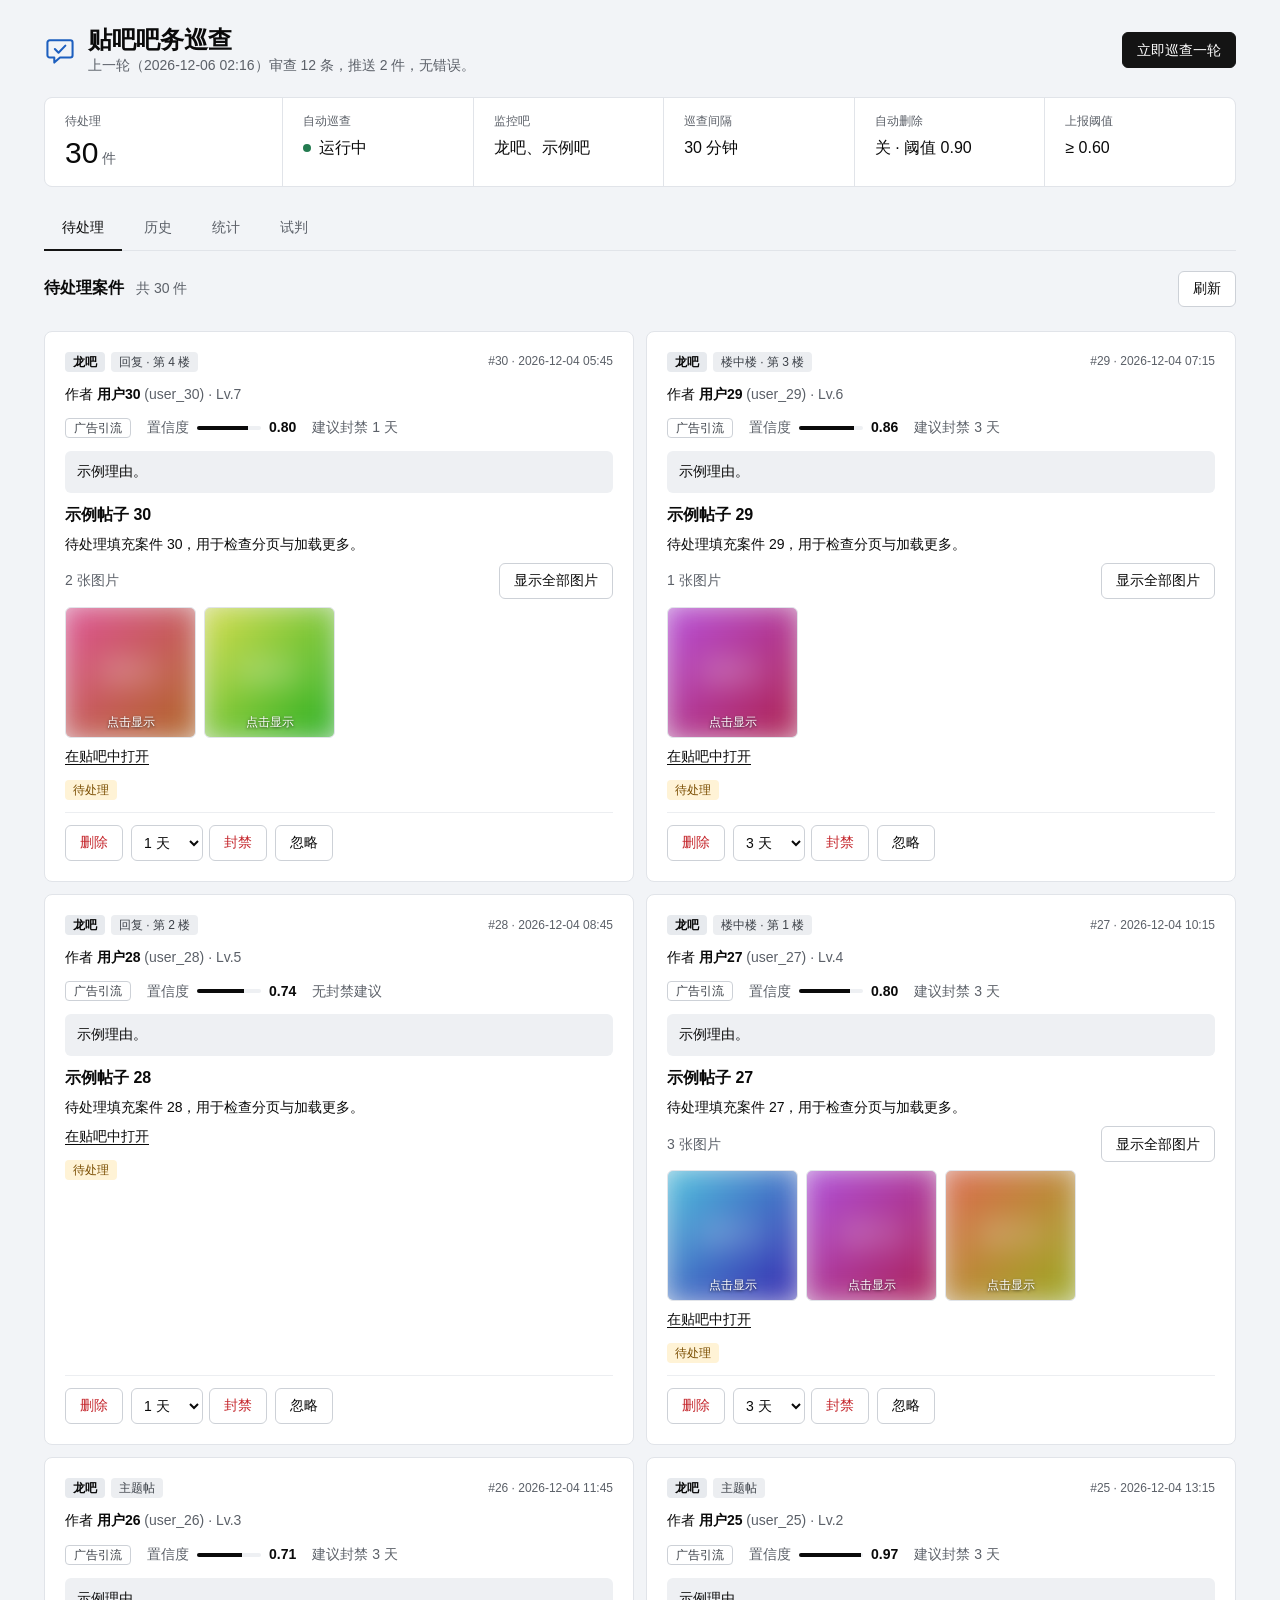
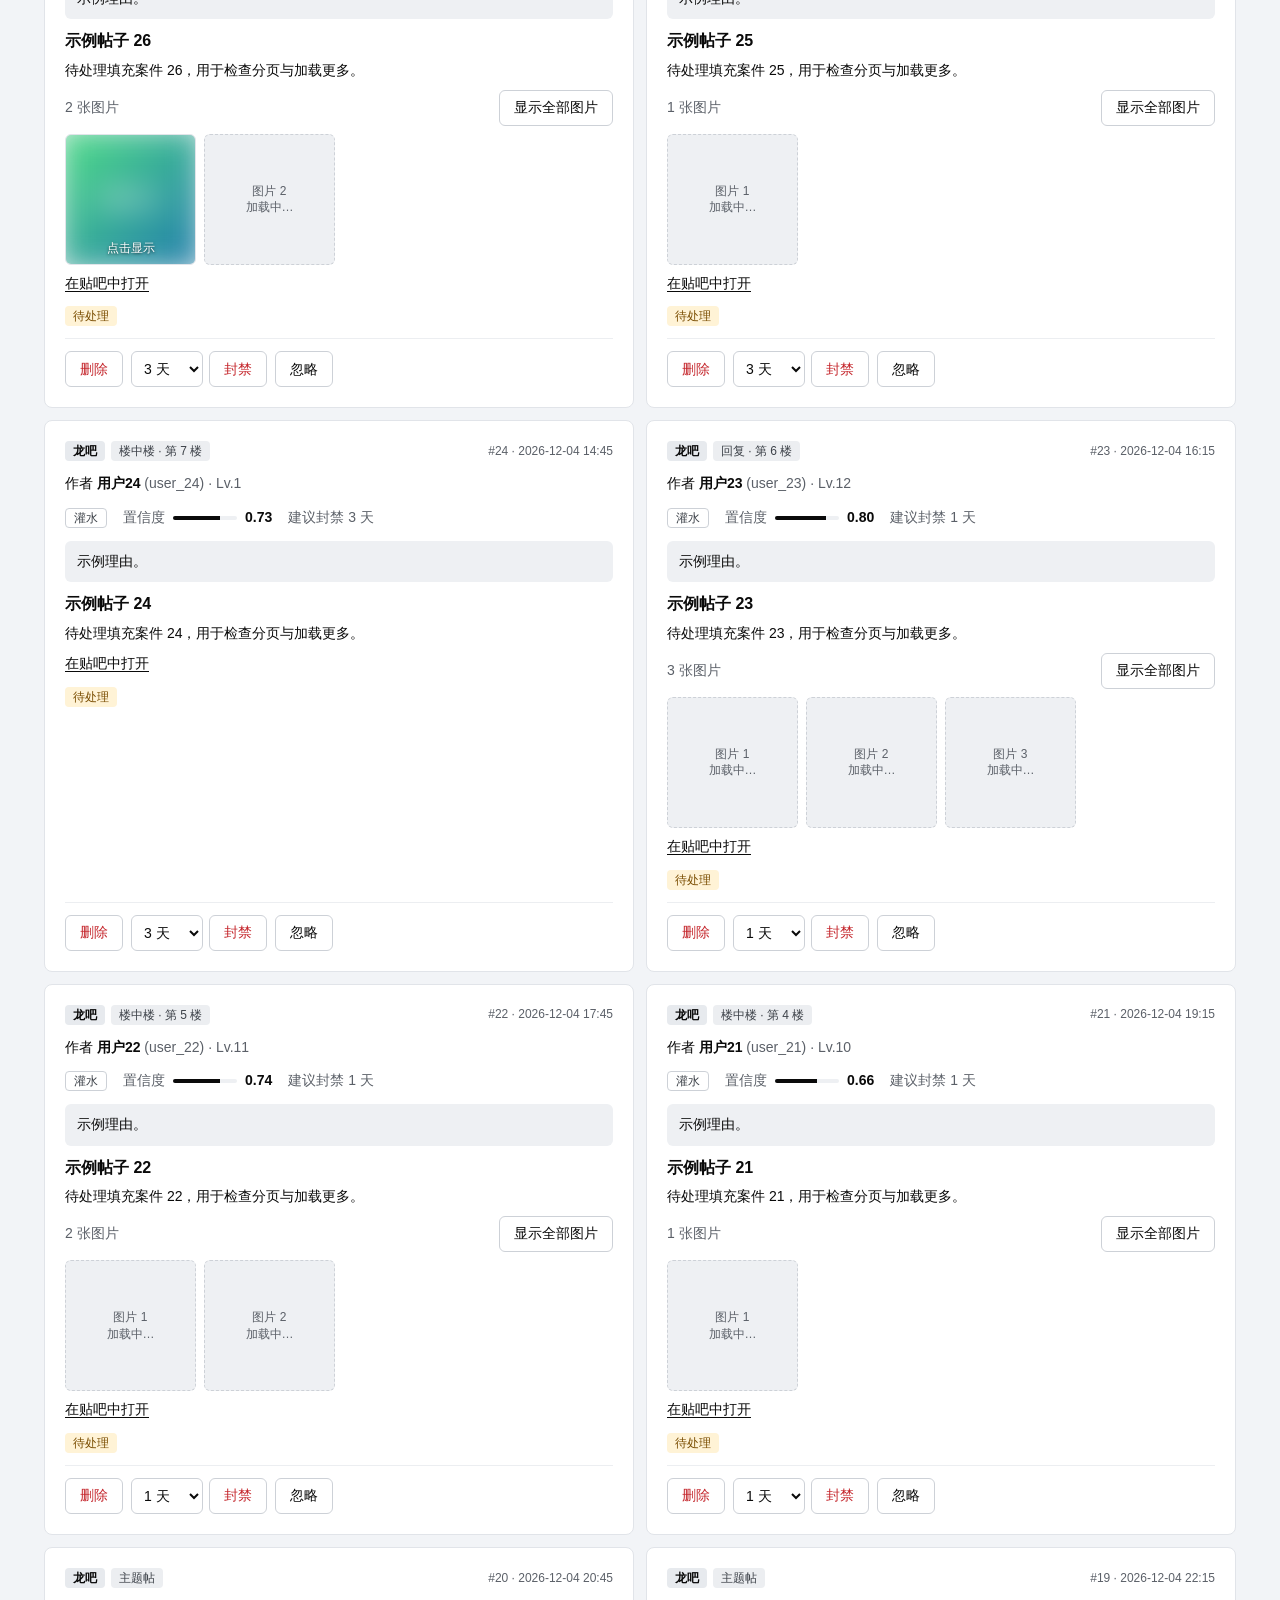
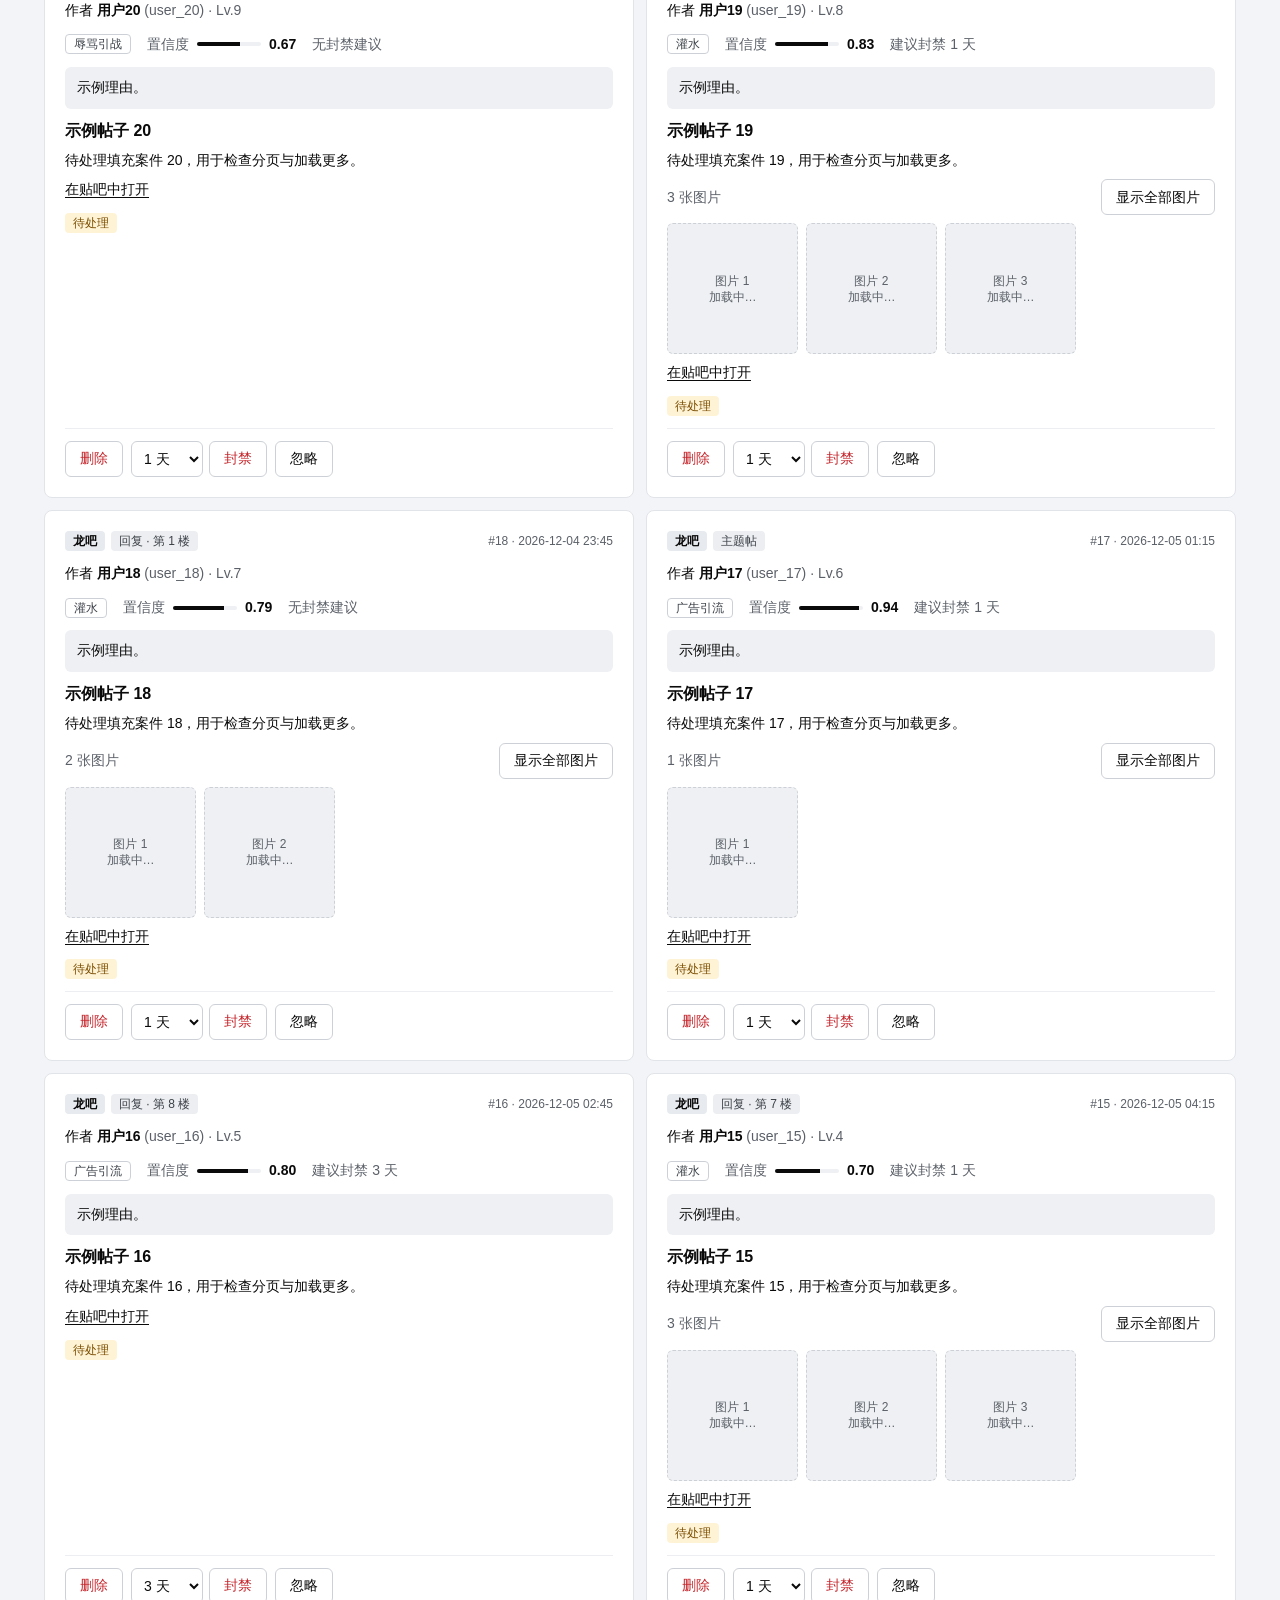
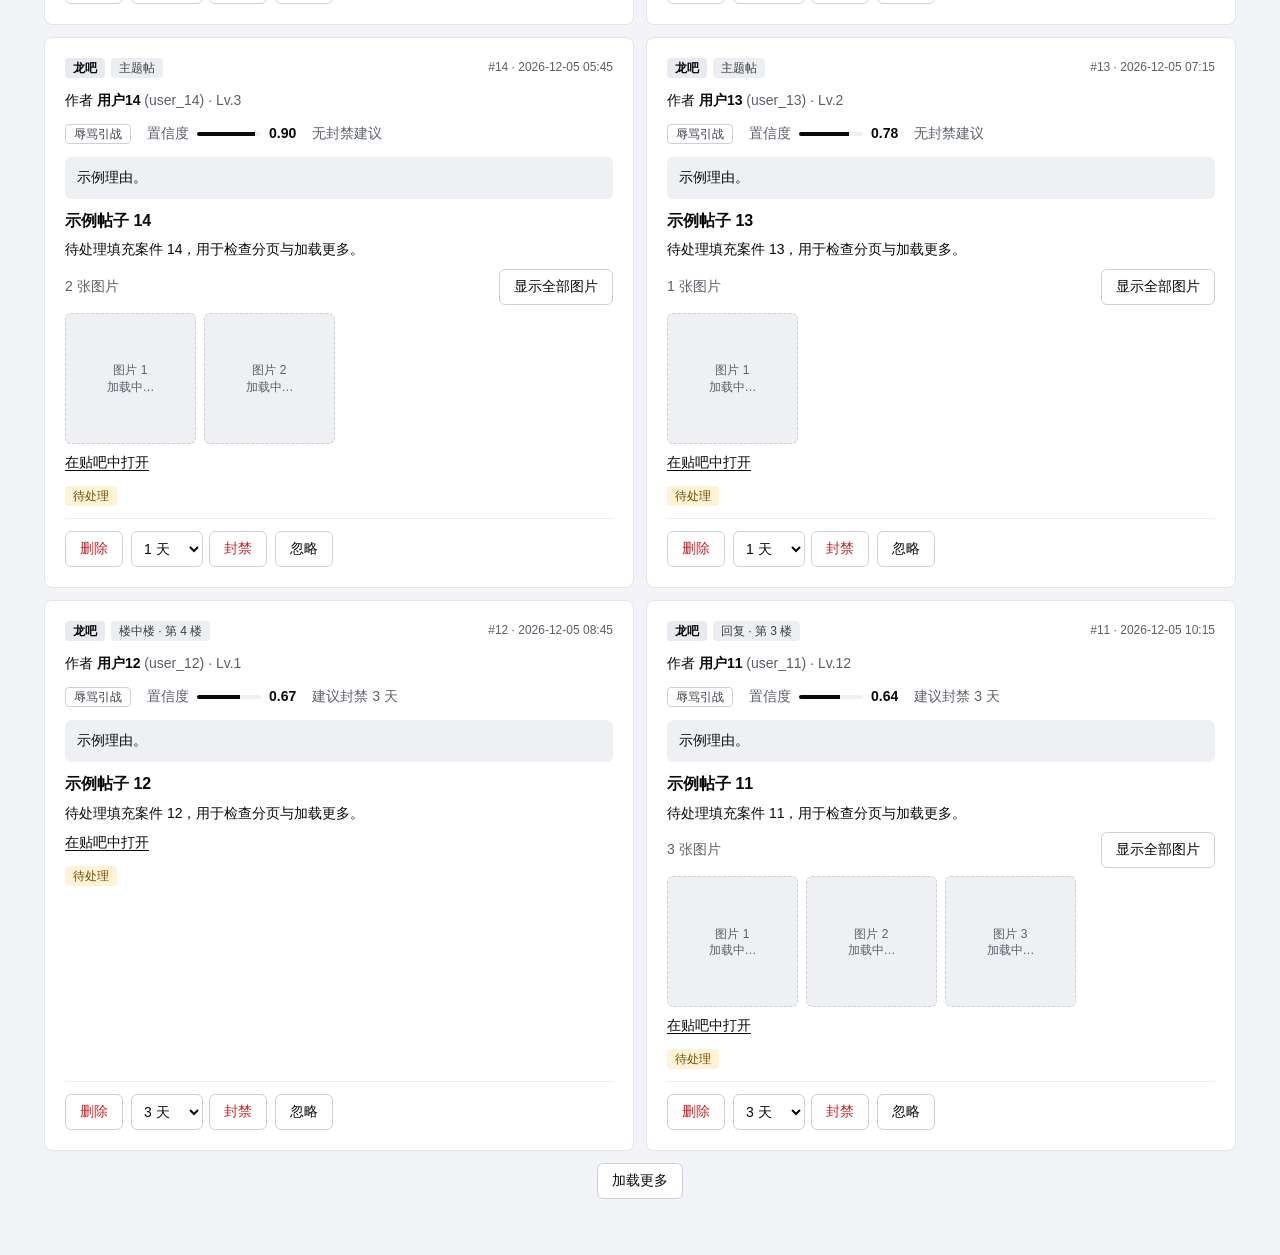
==== views/moderator/dev/stub.html @ 1700527c "feat: add WebUI plugin view and per-forum settings (v0.2.0) - Add a dashboard plugin view (AstrBot >" ====
<!doctype html>
<!-- DEV-ONLY harness. AstrBot serves only views/<name>/index.html; this file is never loaded in production.
     It defines a fake window.AstrBotPluginView (stub-bridge.js), then loads the real ../index.html markup
     and ../app.js unchanged. Serve views/moderator over http (module scripts do not run from file://):
       python -m http.server 8765 --directory views/moderator   ->   http://localhost:8765/dev/stub.html?theme=dark -->
<html lang="zh-CN">
<head>
<meta charset="utf-8">
<meta name="viewport" content="width=device-width, initial-scale=1">
<title>贴吧吧务巡查（stub）</title>
<link rel="icon" href="data:,">
<link rel="stylesheet" href="../style.css">
<script src="./stub-bridge.js"></script>
</head>
<body>
<script type="module">
  // Copy the real page's body markup (static, no data) and then start the real app.
  const html = await (await fetch("../index.html")).text();
  const doc = new DOMParser().parseFromString(html, "text/html");
  for (const node of [...doc.body.children]) {
    if (node.tagName !== "SCRIPT") document.body.append(document.importNode(node, true));
  }
  await import("../app.js");
</script>
</body>
</html>
---- views/moderator/style.css ----
/* Tieba moderator view: quiet ledger style. Chrome is ink on a blue-grey ground; the one hue
   (--chart) marks the main data (confirmed violations). Dark theme overrides under [data-theme="dark"].
   Type scale: 30 (one lead figure) / 24 (title, KPI) / 16 (section, figures) / 14 (body) / 12 (meta).
   One gap value (--gap) between blocks; cards are flat: a 1px border, no shadow. */

:root {
  --ground: #f2f4f7;
  --surface: #ffffff;
  --raised: #eef0f3;
  --active: #e7eaee;
  --border: #e1e4e9;
  --rule: #eceef1;
  --control: #cdd1d7;
  --text: #0a0a0a;
  --muted: #5b6068;
  --accent: #141414;
  --accent-hover: #2d2d2d;
  --on-accent: #ffffff;
  --chart: #1d5fbf;
  --positive: #247b50;
  --negative: #c4242a;
  --negative-soft: #ffedea;
  --warn: #92400e;
  --warn-soft: #fffbeb;
  --warn-edge: #fde68a;
  --radius: 8px;
  --radius-sm: 6px;
  --radius-tag: 4px;
  --gap: 12px;
  --pad: 20px;

  --chip-pending-bg: #fff3d6;
  --chip-pending-fg: #7a4d00;
  --chip-auto_deleted-bg: #ece4fb;
  --chip-auto_deleted-fg: #4d3590;
  --chip-deleted-bg: #ffedea;
  --chip-deleted-fg: #831c1e;
  --chip-banned-bg: #fbdde8;
  --chip-banned-fg: #7d2049;
  --chip-ignored-bg: #eceef1;
  --chip-ignored-fg: #3d4249;
  --chip-restored-bg: #dcfae5;
  --chip-restored-fg: #04250e;
  --chip-neutral-bg: #eceef1;
  --chip-neutral-fg: #3d4249;

  --seg-confirmed: #1d5fbf;
  --seg-fp: #8a8f98;
  --seg-pending: #cdd1d7;
  --sk: #e4e7ec;
}

:root[data-theme="dark"] {
  --ground: #0d0d0e;
  --surface: #161617;
  --raised: #202022;
  --active: #28282b;
  --border: #2a2a2d;
  --rule: #202022;
  --control: #46464c;
  --text: #f5f5f5;
  --muted: #b0b3b9;
  --accent: #f5f5f5;
  --accent-hover: #d9d9d9;
  --on-accent: #0a0a0a;
  --chart: #6ea0ee;
  --positive: #3fc07a;
  --negative: #ee7a85;
  --negative-soft: #2c1a20;
  --warn: #efc16a;
  --warn-soft: #2b2210;
  --warn-edge: #5a4518;

  --chip-pending-bg: #3a2e12;
  --chip-pending-fg: #f0c36a;
  --chip-auto_deleted-bg: #2f2646;
  --chip-auto_deleted-fg: #c3a9f5;
  --chip-deleted-bg: #3d2222;
  --chip-deleted-fg: #f09a9a;
  --chip-banned-bg: #43202f;
  --chip-banned-fg: #f2a3c3;
  --chip-ignored-bg: #2a2a2d;
  --chip-ignored-fg: #b9bcc2;
  --chip-restored-bg: #1f3626;
  --chip-restored-fg: #8fd6a5;
  --chip-neutral-bg: #2a2a2d;
  --chip-neutral-fg: #c9ccd1;

  --seg-confirmed: #6ea0ee;
  --seg-fp: #7d828b;
  --seg-pending: #46484e;
  --sk: #26262a;
}

* { box-sizing: border-box; }

html { color-scheme: light; }
html[data-theme="dark"] { color-scheme: dark; }

body {
  margin: 0;
  background: var(--ground);
  color: var(--text);
  font: 14px/1.55 -apple-system, "Segoe UI", "PingFang SC", "Hiragino Sans GB", "Microsoft YaHei", sans-serif;
  font-variant-numeric: tabular-nums;
  overflow-x: hidden;
}

#app { max-width: 1240px; margin: 0 auto; padding: 24px 24px 56px; }

h1, h2, h3 { margin: 0; line-height: 1.3; }
h1 { font-size: 24px; font-weight: 600; }
h2 { font-size: 16px; font-weight: 600; }
h3 { font-size: 16px; font-weight: 600; }
p { margin: 0; }

.muted { color: var(--muted); }
.warn-text { color: var(--warn); font-weight: 500; }
.grow { flex: 1 1 auto; }
.nowrap { white-space: nowrap; }
.num { font-variant-numeric: tabular-nums; text-align: right; }
.zero { color: var(--muted); }
.sr-only {
  position: absolute; width: 1px; height: 1px; margin: -1px; padding: 0;
  overflow: hidden; clip: rect(0 0 0 0); white-space: nowrap; border: 0;
}

:focus-visible { outline: 2px solid var(--accent); outline-offset: 2px; }

/* ---- title row ---- */
.app-head { display: flex; align-items: center; justify-content: space-between; gap: 12px 24px; flex-wrap: wrap; margin-bottom: 20px; }
.brand { display: flex; align-items: center; gap: 12px; min-width: 0; }
.mark { color: var(--chart); flex: none; }
.brand-text { min-width: 0; }
.brand-text p { overflow-wrap: anywhere; }
.head-actions { display: flex; align-items: center; gap: 12px; flex-wrap: wrap; }

/* ---- divided strip (status bar, stats figures): one container, 1px dividers ---- */
.kpis {
  display: grid; gap: 1px; background: var(--border); border: 1px solid var(--border);
  border-radius: var(--radius); overflow: hidden;
}
.kpi { background: var(--surface); padding: 14px var(--pad); display: flex; flex-direction: column; gap: 4px; min-width: 0; }
.kpi-label { font-size: 12px; color: var(--muted); }
.kpi-value { font-size: 24px; font-weight: 500; line-height: 1.25; }
.kpi-value.sm { font-size: 16px; display: inline-flex; align-items: center; gap: 8px; line-height: 1.5; padding-top: 2px; }
.kpi-lead .kpi-value { font-size: 30px; }
.lead-btn {
  appearance: none; background: none; border: 0; padding: 0; margin: 0; font: inherit; font-size: 30px; font-weight: 500;
  color: var(--text); text-align: left; cursor: pointer; width: fit-content; line-height: 1.25; font-variant-numeric: tabular-nums;
}
.lead-btn:hover { text-decoration: underline; text-underline-offset: 4px; }
.lead-btn .unit { font-size: 14px; font-weight: 400; color: var(--muted); }
.lead-btn .zero { color: var(--muted); }
.dot { width: 8px; height: 8px; border-radius: 50%; background: var(--muted); flex: none; }
.dot-on { background: var(--positive); }

.statusbar { grid-template-columns: 1.25fr repeat(5, minmax(0, 1fr)); }
.stats-body .kpis { grid-template-columns: repeat(8, minmax(0, 1fr)); }
.stats-body .kpi { padding: 12px 16px; }

/* ---- tabs ---- */
.tabs { margin-top: 20px; overflow-x: auto; overflow-y: hidden; }
[role="tablist"] { display: flex; gap: 4px; box-shadow: inset 0 -1px 0 var(--border); }
.tab {
  appearance: none; background: none; border: 0; border-bottom: 2px solid transparent;
  padding: 10px 18px; font: inherit; font-weight: 500; color: var(--muted); cursor: pointer; white-space: nowrap;
}
.tab:hover { color: var(--text); background: var(--active); border-radius: var(--radius-sm) var(--radius-sm) 0 0; }
.tab[aria-selected="true"] { color: var(--text); border-bottom-color: var(--accent); }

#panels { padding-top: 20px; min-width: 0; }
.tab-body { display: flex; flex-direction: column; gap: var(--gap); min-width: 0; }
.toolbar { display: flex; align-items: center; gap: 12px; flex-wrap: wrap; }

/* ---- buttons / inputs (one control height: 36px) ---- */
.btn {
  font: inherit; color: var(--text); background: var(--surface); border: 1px solid var(--control);
  border-radius: var(--radius-sm); padding: 0 14px; cursor: pointer; min-height: 36px;
}
.btn:hover:not(:disabled) { background: var(--raised); }
.btn:disabled { opacity: 0.55; cursor: not-allowed; }
.btn-primary { background: var(--accent); border-color: var(--accent); color: var(--on-accent); font-weight: 500; }
.btn-primary:hover:not(:disabled) { background: var(--accent-hover); border-color: var(--accent-hover); }
.btn-danger { color: var(--negative); }
.btn-danger:hover:not(:disabled) { background: var(--negative-soft); border-color: var(--negative); }
.btn-link { border-color: transparent; background: none; padding: 0 6px; min-height: 28px; text-decoration: underline; text-underline-offset: 3px; }
.btn-link:hover:not(:disabled) { background: none; }
.btn-seg { border-radius: 0; margin-left: -1px; }
.btn-seg:first-child { border-radius: var(--radius-sm) 0 0 var(--radius-sm); margin-left: 0; }
.btn-seg:last-child { border-radius: 0 var(--radius-sm) var(--radius-sm) 0; }
.btn-seg[aria-pressed="true"] { background: var(--active); border-color: var(--text); font-weight: 500; position: relative; z-index: 1; }
.segmented { display: inline-flex; }

input[type="text"], select, textarea {
  font: inherit; color: var(--text); background: var(--surface); border: 1px solid var(--control);
  border-radius: var(--radius-sm); padding: 0 10px; min-height: 36px; max-width: 100%;
}
textarea { width: 100%; resize: vertical; min-height: 112px; padding: 8px 10px; font-family: inherit; }
input::placeholder, textarea::placeholder { color: var(--muted); opacity: 1; }
.select-sm { padding: 0 8px; }
label { font-weight: 500; }
fieldset { border: 0; margin: 0; padding: 0; min-width: 0; }
legend { padding: 0; font-weight: 500; margin-bottom: 4px; }
input[type="checkbox"] { accent-color: var(--accent); width: 16px; height: 16px; margin: 0; }

/* ---- chips / tags ---- */
.chip {
  display: inline-flex; align-items: center; padding: 0 8px; border-radius: var(--radius-tag); font-size: 12px; line-height: 20px;
  font-weight: 500; background: var(--chip-neutral-bg); color: var(--chip-neutral-fg); white-space: nowrap; flex: none;
}
.chip-pending { background: var(--chip-pending-bg); color: var(--chip-pending-fg); }
.chip-auto_deleted { background: var(--chip-auto_deleted-bg); color: var(--chip-auto_deleted-fg); }
.chip-deleted { background: var(--chip-deleted-bg); color: var(--chip-deleted-fg); }
.chip-banned { background: var(--chip-banned-bg); color: var(--chip-banned-fg); }
.chip-ignored { background: var(--chip-ignored-bg); color: var(--chip-ignored-fg); }
.chip-restored { background: var(--chip-restored-bg); color: var(--chip-restored-fg); }
.chip-forum { background: var(--active); color: var(--text); font-weight: 600; }
.chip-category { background: var(--surface); border: 1px solid var(--control); line-height: 18px; }
.chip-count { background: var(--raised); font-variant-numeric: tabular-nums; }
.chip-action-report { background: var(--chip-pending-bg); color: var(--chip-pending-fg); }
.chip-action-auto_delete { background: var(--chip-deleted-bg); color: var(--chip-deleted-fg); }
.badge-failed {
  display: inline-block; padding: 2px 10px; border-radius: var(--radius-tag); font-weight: 600; font-size: 12px; line-height: 20px;
  background: var(--warn-soft); color: var(--warn); border: 1px solid var(--warn-edge);
}
.badge-failed.sm { padding: 0 8px; font-weight: 500; line-height: 18px; white-space: nowrap; }

/* ---- cards: flat, 1px border ---- */
.card-list { display: grid; grid-template-columns: repeat(auto-fill, minmax(min(100%, 440px), 1fr)); gap: var(--gap); align-items: stretch; }
.case-card, .panel-card, .lead {
  background: var(--surface); border: 1px solid var(--border); border-radius: var(--radius); padding: var(--pad); min-width: 0;
}
.case-card { display: flex; flex-direction: column; gap: 12px; }
.case-card.is-failed { border-left: 3px solid var(--warn); }
.card-head { display: flex; justify-content: space-between; align-items: center; gap: 8px; flex-wrap: wrap; }
.card-head > .muted { font-size: 12px; }
.tags { display: flex; gap: 6px; flex-wrap: wrap; align-items: center; }
.author-line { overflow-wrap: anywhere; }
.meta-row { display: flex; align-items: center; gap: 8px 16px; flex-wrap: wrap; }
.conf { display: inline-flex; align-items: center; gap: 8px; }
.conf-bar { width: 64px; height: 4px; border-radius: 2px; background: var(--raised); overflow: hidden; display: inline-block; }
.conf-fill { display: block; height: 100%; background: var(--text); }
.reason { padding: 10px 12px; background: var(--raised); border-radius: var(--radius-sm); overflow-wrap: anywhere; white-space: pre-wrap; }
.item-body { display: flex; flex-direction: column; gap: 8px; min-width: 0; }
.item-title { font-size: 16px; font-weight: 600; overflow-wrap: anywhere; white-space: pre-wrap; }
.item-text { white-space: pre-wrap; overflow-wrap: anywhere; }
.item-text.clamp { display: -webkit-box; -webkit-line-clamp: 5; line-clamp: 5; -webkit-box-orient: vertical; overflow: hidden; }
.item-link { color: var(--text); text-decoration: underline; text-underline-offset: 3px; width: fit-content; }
.card-status { display: flex; gap: 6px 12px; align-items: center; flex-wrap: wrap; font-size: 12px; }
.note { overflow-wrap: anywhere; }
.card-error {
  padding: 8px 12px; border-radius: var(--radius-sm); background: var(--negative-soft); color: var(--negative);
  overflow-wrap: anywhere;
}
.card-error[hidden] { display: none; }
.actions { margin-top: auto; display: flex; gap: 8px; flex-wrap: wrap; align-items: center; padding-top: 12px; border-top: 1px solid var(--rule); }
.ban-box { display: inline-flex; gap: 6px; align-items: center; }
.more-row { display: flex; justify-content: center; }
.more-row [hidden] { display: none; }

/* ---- images ---- */
.images { display: flex; flex-direction: column; gap: 8px; }
.images-bar { display: flex; align-items: center; justify-content: space-between; gap: 8px; flex-wrap: wrap; }
.img-grid { display: grid; grid-template-columns: repeat(auto-fill, minmax(104px, 1fr)); gap: 8px; }
.img-slot {
  position: relative; aspect-ratio: 1; padding: 0; overflow: hidden; cursor: pointer; font: inherit; color: var(--muted);
  background: var(--raised); border: 1px dashed var(--control); border-radius: var(--radius-sm);
  display: flex; align-items: center; justify-content: center; text-align: center;
}
.img-slot[data-state="loaded"] { border-style: solid; border-color: var(--border); }
.img-slot[data-state="error"] { border-color: var(--negative); color: var(--negative); aspect-ratio: auto; min-height: 104px; }
.img-slot[data-state="idle"], .img-slot[data-state="loading"] { cursor: default; }
.img-note { padding: 6px; font-size: 12px; white-space: pre-line; overflow-wrap: anywhere; line-height: 1.35; }
.img-slot[data-state="error"] .img-note { font-size: 11px; }
.img-pic { width: 100%; height: 100%; object-fit: cover; display: block; filter: blur(14px); transform: scale(1.1); transition: filter 0.15s; }
.img-slot.revealed .img-pic, .img-grid.reveal-all .img-pic { filter: none; transform: none; }
.img-slot[data-state="loaded"]:not(.revealed)::after {
  content: "点击显示"; position: absolute; inset: auto 0 6px; font-size: 12px; color: #fff; text-shadow: 0 1px 3px rgba(0, 0, 0, 0.7);
}
.img-grid.reveal-all .img-slot::after { display: none; }

/* ---- filters and table ---- */
.filters {
  display: grid; grid-template-columns: repeat(auto-fit, minmax(150px, 1fr)); gap: var(--gap) 16px; align-items: end;
  background: var(--surface); border: 1px solid var(--border); border-radius: var(--radius); padding: var(--pad);
}
.filters .status-field { grid-column: 1 / -1; }
.field { display: flex; flex-direction: column; gap: 6px; min-width: 0; }
.field input[type="text"], .field select { width: 100%; }
.field-actions { flex-direction: row; gap: 8px; align-items: flex-end; }
.checks { display: flex; flex-wrap: wrap; gap: 6px 16px; }
.check { display: inline-flex; align-items: center; gap: 6px; font-weight: 400; cursor: pointer; min-height: 28px; }
.table-wrap { overflow-x: auto; background: var(--surface); border: 1px solid var(--border); border-radius: var(--radius); }
.table-wrap[hidden] { display: none; }
.data-table { width: 100%; min-width: 840px; border-collapse: separate; border-spacing: 0; }
.data-table th, .data-table td { padding: 0 12px; height: 44px; text-align: left; border-bottom: 1px solid var(--rule); vertical-align: middle; }
.data-table th { height: 38px; font-size: 12px; font-weight: 400; color: var(--muted); white-space: nowrap; border-bottom-color: var(--border); }
.data-table th.num, .data-table td.num { text-align: right; }
.case-group:last-child tr:last-child td { border-bottom: 0; }
.case-row { cursor: pointer; }
.case-row:hover td { background: var(--raised); }
.case-row td:first-child { position: sticky; left: 0; background: var(--surface); z-index: 1; }
.case-row:hover td:first-child { background: var(--raised); }
.row-toggle { font: inherit; background: none; border: 0; padding: 4px; color: var(--text); cursor: pointer; font-variant-numeric: tabular-nums; text-decoration: underline; text-underline-offset: 3px; text-decoration-color: var(--control); }
.row-toggle[aria-expanded="true"] { font-weight: 600; text-decoration-color: var(--text); }
.cell-author, .cell-handler { max-width: 160px; overflow: hidden; text-overflow: ellipsis; white-space: nowrap; }
.detail-row > td { background: var(--ground); padding: 12px; height: auto; }
.detail-row .case-card { position: sticky; left: 12px; width: min(100%, calc(100vw - 64px)); }
.pager { display: flex; align-items: center; gap: 8px; flex-wrap: wrap; }

/* ---- states ---- */
.state {
  display: flex; align-items: center; justify-content: center; gap: 10px; padding: 12px 16px; min-height: 40px; color: var(--muted);
  border: 1px dashed var(--control); border-radius: var(--radius); text-align: center; overflow-wrap: anywhere;
}
.state-error { color: var(--text); border-style: solid; border-color: var(--border); background: var(--surface); flex-wrap: wrap; }
.state-dot { width: 8px; height: 8px; border-radius: 50%; background: var(--negative); flex: none; }
.spin { width: 16px; height: 16px; border: 2px solid var(--border); border-top-color: var(--text); border-radius: 50%; animation: spin 0.8s linear infinite; }
@keyframes spin { to { transform: rotate(360deg); } }
.sk-wrap { display: grid; grid-template-columns: repeat(auto-fill, minmax(min(100%, 440px), 1fr)); gap: var(--gap); }
.sk-block { display: flex; flex-direction: column; gap: 12px; }
.sk-card { background: var(--surface); border: 1px solid var(--border); border-radius: var(--radius); padding: var(--pad); }
.sk-bar { display: block; height: 12px; border-radius: 4px; background: var(--sk); }
.sk-bar:first-child { height: 16px; width: 40%; }
.sk-bar[data-w="0"] { width: 92%; }
.sk-bar[data-w="1"] { width: 70%; }
.sk-bar[data-w="2"] { width: 48%; }

/* ---- stats ---- */
.stats-body { display: flex; flex-direction: column; gap: var(--gap); min-width: 0; }
.lead { display: flex; align-items: center; gap: 12px 24px; flex-wrap: wrap; }
.lead-fig { display: flex; flex-direction: column; min-width: 96px; }
.lead-value { font-size: 30px; font-weight: 500; line-height: 1.2; }
.lead-text { display: flex; flex-direction: column; gap: 2px; min-width: 0; flex: 1 1 320px; }
.grid-2 { display: grid; grid-template-columns: repeat(auto-fit, minmax(min(100%, 460px), 1fr)); gap: var(--gap); align-items: stretch; }
.panel-card { display: flex; flex-direction: column; gap: 12px; }
.legend { list-style: none; display: flex; gap: 6px 16px; flex-wrap: wrap; margin: 0; padding: 0; font-size: 12px; color: var(--muted); }
.legend li { display: inline-flex; align-items: center; gap: 6px; }
.swatch { width: 8px; height: 8px; border-radius: 50%; display: inline-block; }
.seg-confirmed { background: var(--seg-confirmed); }
.seg-fp { background: var(--seg-fp); }
.seg-pending { background: var(--seg-pending); }
.bars { list-style: none; margin: 0; padding: 0; display: flex; flex-direction: column; gap: 10px; }
.bar-row { display: grid; grid-template-columns: 88px minmax(80px, 1fr) minmax(0, 220px); align-items: center; gap: 12px; }
.bar-label { overflow: hidden; text-overflow: ellipsis; white-space: nowrap; }
.bar-track { display: block; height: 12px; }
.bar-stack { display: flex; height: 100%; min-width: 0; }
.seg { display: block; flex-basis: 0; min-width: 2px; }
.seg + .seg { border-left: 2px solid var(--surface); }
.bar-nums { font-size: 12px; overflow-wrap: anywhere; }
.reports { list-style: none; margin: 0; padding: 0; display: flex; flex-direction: column; }
.report-item { display: flex; flex-direction: column; gap: 6px; padding: 12px 0; border-top: 1px solid var(--rule); }
.report-item:first-child { border-top: 0; padding-top: 0; }
.report-head { display: flex; gap: 6px 14px; flex-wrap: wrap; align-items: baseline; }
.report-counts { display: flex; gap: 6px; flex-wrap: wrap; }
.report-errors summary { cursor: pointer; width: fit-content; }
.report-errors ul { margin: 6px 0 0; padding-left: 20px; overflow-wrap: anywhere; }

/* ---- trial judgement ---- */
.check-form { max-width: 720px; gap: 16px; }
.rules-box summary { cursor: pointer; font-weight: 500; padding: 4px 0; }
.rules-box .field { margin-top: 8px; }
.result { gap: 12px; }
.result-head { display: flex; gap: 8px 12px; align-items: center; flex-wrap: wrap; }
.divider { border: 0; border-top: 1px solid var(--rule); margin: 2px 0; width: 100%; }

/* ---- dialog / toast ---- */
.dlg {
  background: var(--surface); color: var(--text); border: 1px solid var(--border); border-radius: var(--radius);
  padding: 20px 24px; width: min(420px, calc(100vw - 32px)); box-shadow: 0 12px 32px rgba(0, 0, 0, 0.28);
}
.dlg::backdrop { background: rgba(10, 12, 16, 0.5); }
.dlg-title { font-size: 16px; margin-bottom: 8px; }
.dlg-msg { overflow-wrap: anywhere; }
.dlg-actions { display: flex; justify-content: flex-end; gap: 8px; margin-top: 20px; }
.toasts { position: fixed; left: 50%; bottom: 20px; transform: translateX(-50%); display: flex; flex-direction: column; gap: 8px; z-index: 50; width: min(480px, calc(100vw - 32px)); pointer-events: none; }
.toast {
  padding: 10px 16px; border-radius: var(--radius-sm); background: var(--text); color: var(--ground);
  box-shadow: 0 6px 20px rgba(0, 0, 0, 0.25); overflow-wrap: anywhere;
}
.toast-error { background: var(--negative); color: #fff; }

/* ---- tablet and phone ---- */
@media (max-width: 900px) {
  .statusbar { grid-template-columns: repeat(3, minmax(0, 1fr)); }
  .stats-body .kpis { grid-template-columns: repeat(4, minmax(0, 1fr)); }
}

@media (max-width: 600px) {
  #app { padding: 16px 16px 40px; }
  .card-list, .grid-2, .sk-wrap { grid-template-columns: minmax(0, 1fr); }
  .statusbar, .stats-body .kpis { grid-template-columns: repeat(2, minmax(0, 1fr)); }
  .bar-row { grid-template-columns: 72px minmax(60px, 1fr); }
  .bar-nums { grid-column: 1 / -1; }
  .tab { padding: 12px 14px; }
  .kpi, .stats-body .kpi { padding: 10px 12px; }
  .kpi-lead .kpi-value, .lead-btn { font-size: 26px; }
  .app-head { margin-bottom: 14px; }
  .btn, input[type="text"], select { min-height: 44px; }
  .btn-link { min-height: 44px; }
  .check { min-height: 44px; }
  .case-card, .panel-card, .lead, .filters { padding: 16px; }
  .head-actions { width: 100%; }
  .head-actions .btn-primary { flex: 1 1 auto; }
}

@media (prefers-reduced-motion: reduce) {
  .spin { animation: none; }
  .img-pic { transition: none; }
}
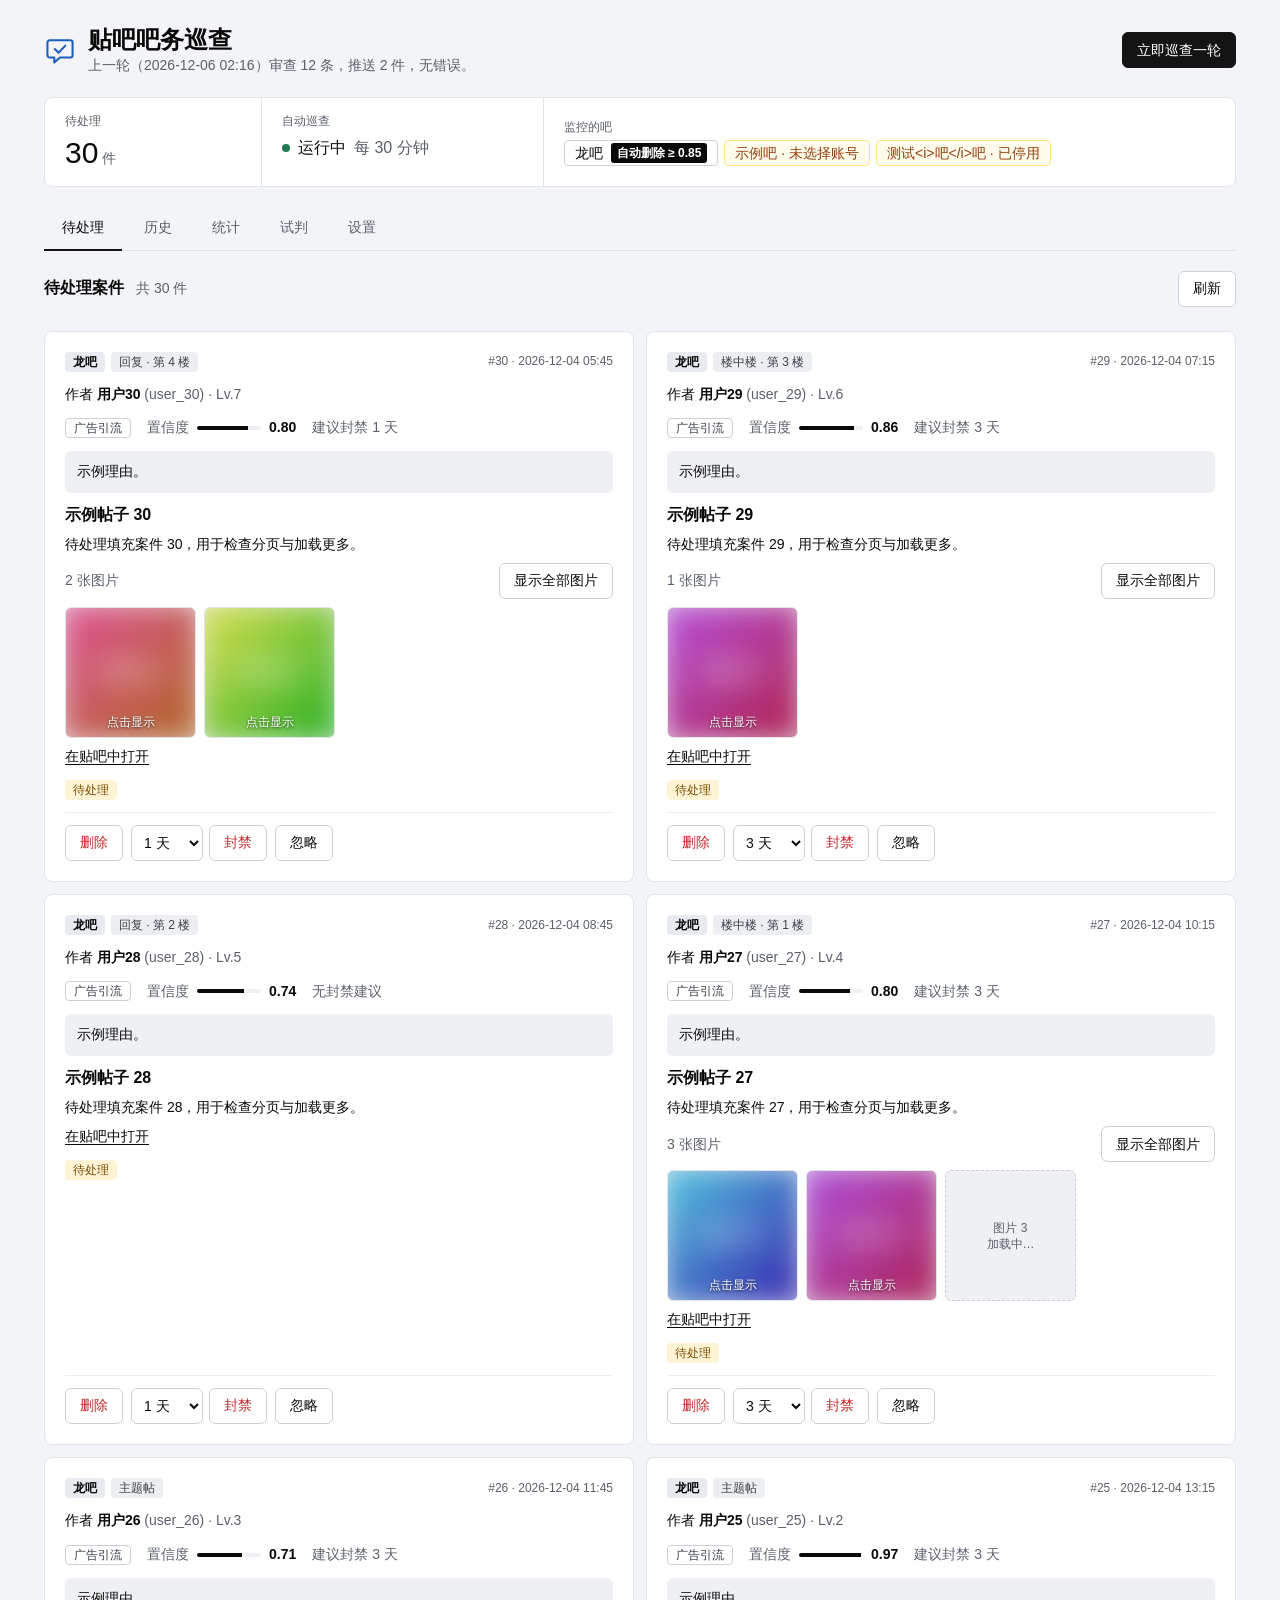
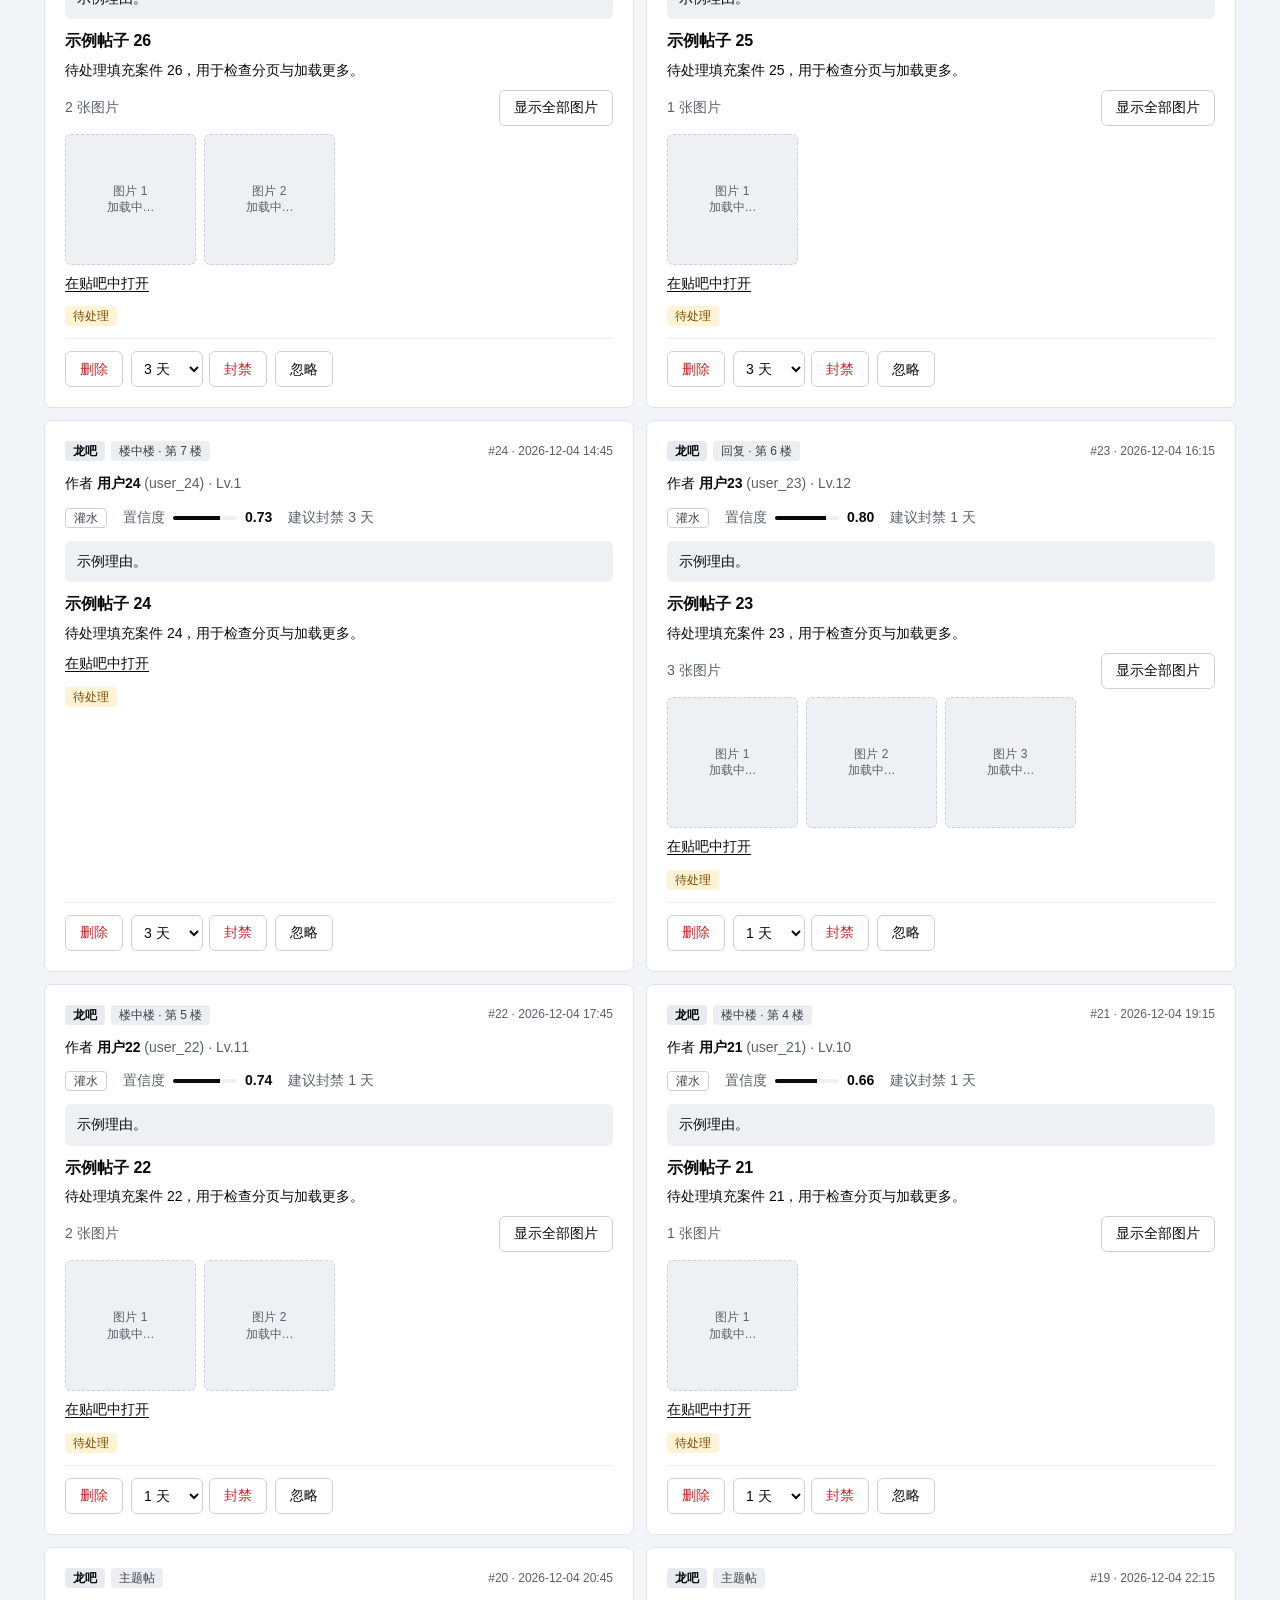
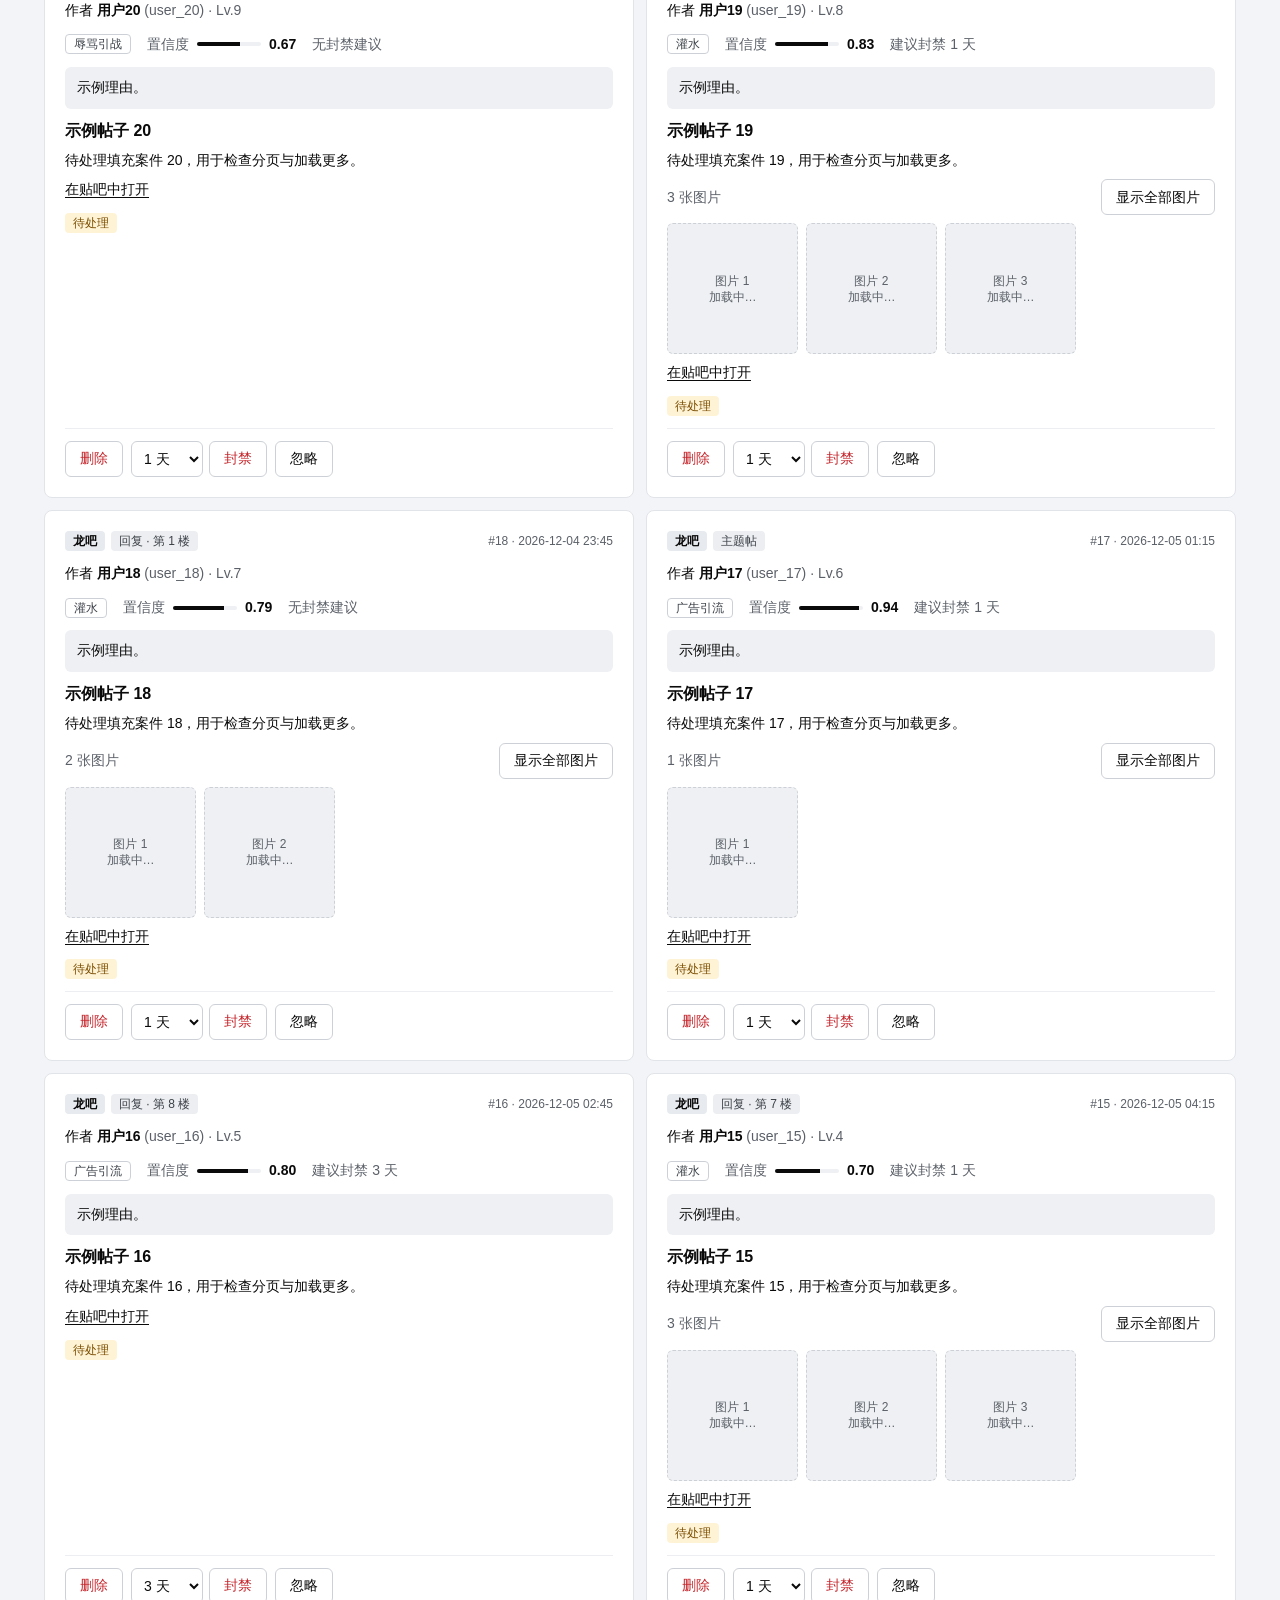
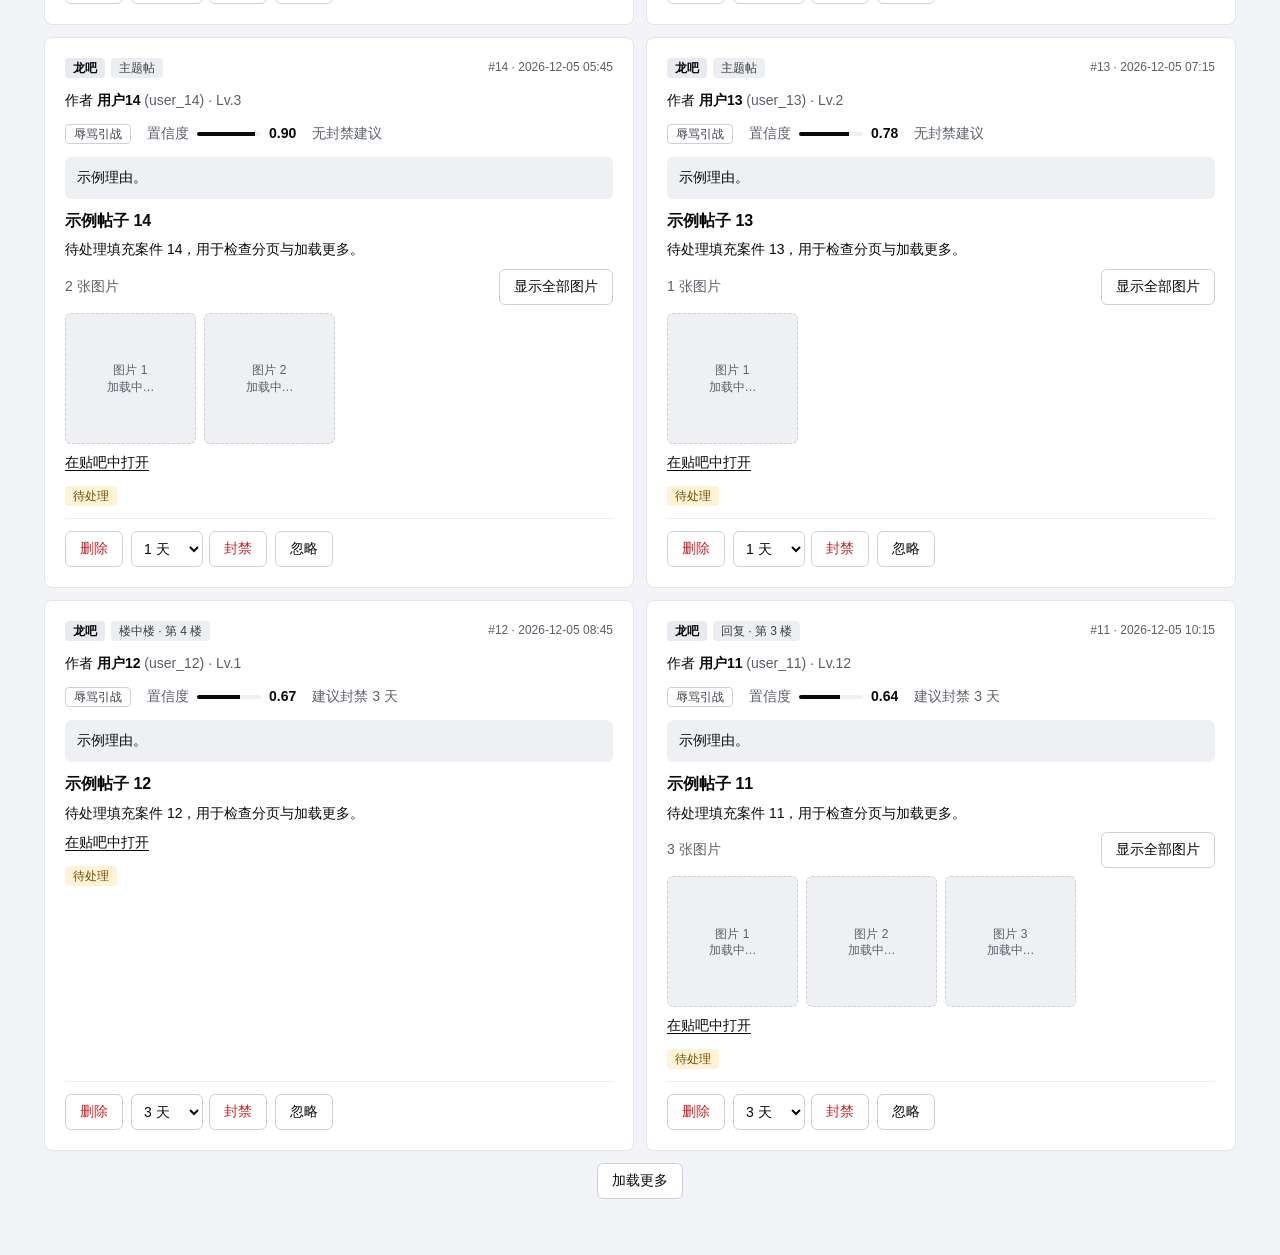
==== commit af016c64: "feat: move settings into the plugin view with multi-account support (v0.3.0) - Store all settings in" ====
--- a/views/moderator/dev/stub.html
+++ b/views/moderator/dev/stub.html
@@ -10,6 +10,8 @@
 <title>贴吧吧务巡查（stub）</title>
 <link rel="icon" href="data:,">
 <link rel="stylesheet" href="../style.css">
+<link rel="stylesheet" href="../settings.css">
+<script src="./stub-settings.js"></script>
 <script src="./stub-bridge.js"></script>
 </head>
 <body>
--- a/views/moderator/style.css
+++ b/views/moderator/style.css
@@ -143,7 +143,7 @@
 .kpi { background: var(--surface); padding: 14px var(--pad); display: flex; flex-direction: column; gap: 4px; min-width: 0; }
 .kpi-label { font-size: 12px; color: var(--muted); }
 .kpi-value { font-size: 24px; font-weight: 500; line-height: 1.25; }
-.kpi-value.sm { font-size: 16px; display: inline-flex; align-items: center; gap: 8px; line-height: 1.5; padding-top: 2px; }
+.kpi-value.sm { font-size: 16px; flex-wrap: wrap; display: inline-flex; align-items: center; gap: 8px; line-height: 1.5; padding-top: 2px; }
 .kpi-lead .kpi-value { font-size: 30px; }
 .lead-btn {
   appearance: none; background: none; border: 0; padding: 0; margin: 0; font: inherit; font-size: 30px; font-weight: 500;
@@ -155,7 +155,7 @@
 .dot { width: 8px; height: 8px; border-radius: 50%; background: var(--muted); flex: none; }
 .dot-on { background: var(--positive); }
 
-.statusbar { grid-template-columns: 1.25fr repeat(5, minmax(0, 1fr)); }
+.statusbar { grid-template-columns: minmax(0, 1fr) minmax(0, 1.3fr) minmax(0, 3.2fr); }
 .stats-body .kpis { grid-template-columns: repeat(8, minmax(0, 1fr)); }
 .stats-body .kpi { padding: 12px 16px; }
 
@@ -192,7 +192,7 @@
 .btn-seg[aria-pressed="true"] { background: var(--active); border-color: var(--text); font-weight: 500; position: relative; z-index: 1; }
 .segmented { display: inline-flex; }
 
-input[type="text"], select, textarea {
+input[type="text"], input[type="number"], input[type="password"], select, textarea {
   font: inherit; color: var(--text); background: var(--surface); border: 1px solid var(--control);
   border-radius: var(--radius-sm); padding: 0 10px; min-height: 36px; max-width: 100%;
 }
@@ -383,7 +383,8 @@
 
 /* ---- tablet and phone ---- */
 @media (max-width: 900px) {
-  .statusbar { grid-template-columns: repeat(3, minmax(0, 1fr)); }
+  .statusbar { grid-template-columns: repeat(2, minmax(0, 1fr)); }
+  .statusbar .kpi-forums { grid-column: 1 / -1; }
   .stats-body .kpis { grid-template-columns: repeat(4, minmax(0, 1fr)); }
 }
 
@@ -397,7 +398,7 @@
   .kpi, .stats-body .kpi { padding: 10px 12px; }
   .kpi-lead .kpi-value, .lead-btn { font-size: 26px; }
   .app-head { margin-bottom: 14px; }
-  .btn, input[type="text"], select { min-height: 44px; }
+  .btn, input[type="text"], input[type="number"], input[type="password"], select { min-height: 44px; }
   .btn-link { min-height: 44px; }
   .check { min-height: 44px; }
   .case-card, .panel-card, .lead, .filters { padding: 16px; }
--- a/views/moderator/settings.css
+++ b/views/moderator/settings.css
@@ -0,0 +1,50 @@
+/* Settings tab, forum chips and first-run guide. Tokens come from style.css. */
+
+/* ---- status bar: forum chips ---- */
+.forum-chips { list-style: none; margin: 0; padding: 0; display: flex; flex-wrap: wrap; gap: 6px; }
+.forum-chip {
+  display: inline-flex; align-items: center; gap: 8px; padding: 2px 10px; border: 1px solid var(--control);
+  border-radius: var(--radius-tag); background: var(--surface); line-height: 20px; max-width: 100%;
+}
+.forum-name { overflow-wrap: anywhere; font-weight: 500; }
+.forum-chip.is-problem { background: var(--warn-soft); border-color: var(--warn-edge); color: var(--warn); }
+.forum-auto { font-size: 12px; font-weight: 600; padding: 0 6px; border-radius: 3px; background: var(--text); color: var(--surface); white-space: nowrap; }
+.forum-empty { display: inline-flex; align-items: center; gap: 4px; }
+.kpi-forums { justify-content: center; }
+
+/* ---- first-run guide ---- */
+.state-guide { flex-wrap: wrap; justify-content: space-between; text-align: left; padding: 20px; gap: 12px 24px; }
+.guide-text { display: flex; flex-direction: column; gap: 2px; color: var(--text); }
+
+/* ---- settings ---- */
+.settings-body, .settings-section { display: flex; flex-direction: column; gap: var(--gap); min-width: 0; }
+.settings-form { gap: 0; max-width: 960px; }
+.settings-form > h3 { padding-bottom: 12px; }
+.settings-form .form-group { margin-top: 20px; padding: 16px 0 12px; border-top: 1px solid var(--border); }
+.form-row {
+  display: grid; grid-template-columns: minmax(150px, 240px) minmax(0, 1fr); gap: 6px 24px; padding: 14px 0; border-top: 1px solid var(--rule);
+}
+.form-label { display: flex; flex-direction: column; gap: 2px; padding-top: 6px; }
+.form-title { font-weight: 500; }
+.form-help { font-size: 12px; font-weight: 400; }
+.form-control { display: flex; flex-direction: column; gap: 8px; align-items: flex-start; min-width: 0; }
+.form-control > input[type="text"], .form-control > input[type="password"], .form-control > select, .lines, .lines textarea { width: 100%; max-width: 520px; }
+.form-control > select { width: auto; min-width: 220px; }
+.num-input { width: 140px; }
+.lines { display: flex; flex-direction: column; gap: 4px; }
+.lines .muted { font-size: 12px; }
+.override-control { width: 100%; }
+.override-control[hidden] { display: none; }
+.form-error { margin-bottom: 8px; }
+.form-actions { display: flex; gap: 8px; padding-top: 16px; border-top: 1px solid var(--border); margin-top: 8px; }
+.settings-table td.cell-name { font-weight: 500; max-width: 240px; overflow-wrap: anywhere; }
+.row-actions { white-space: nowrap; }
+.check-result { gap: 8px; }
+.bawu-list { list-style: none; margin: 4px 0 0; padding: 0; display: flex; flex-direction: column; gap: 6px; }
+.bawu-list li { display: flex; align-items: center; gap: 12px; min-height: 28px; }
+
+@media (max-width: 600px) {
+  .form-row { grid-template-columns: minmax(0, 1fr); }
+  .form-label { padding-top: 0; }
+  .form-actions .btn { flex: 1 1 auto; }
+}
